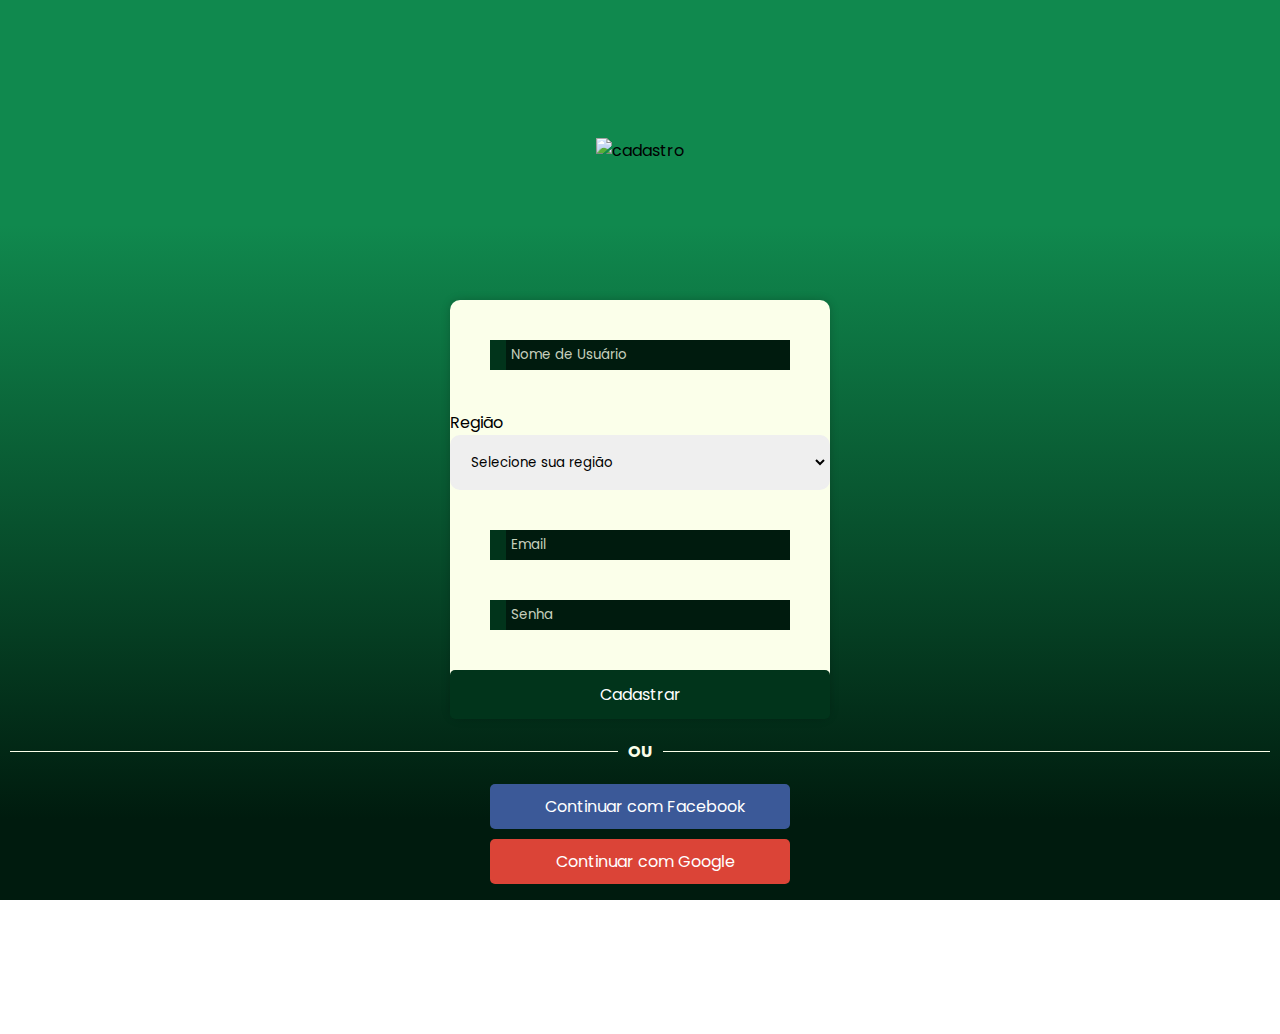
==== cadastro.html @ 2a70372a "update" ====
<!DOCTYPE html>
<html lang="pt-br">
<head>
    <meta charset="UTF-8">
    <meta name="viewport" content="width=device-width, initial-scale=1.0">
    <title>HadLynk - Cadastrar</title>
    <link rel="stylesheet" href="cadastro.css">
    <link rel="stylesheet" href="https://cdnjs.cloudflare.com/ajax/libs/font-awesome/6.6.0/css/all.min.css" integrity="sha512-Kc323vGBEqzTmouAECnVceyQqyqdsSiqLQISBL29aUW4U/M7pSPA/gEUZQqv1cwx4OnYxTxve5UMg5GT6L4JJg==" crossorigin="anonymous" referrerpolicy="no-referrer" />
</head>
<body>
    <div class="logo">
        <img id="cadastro" src="imgs_cadas/cadastro-removebg-preview.png" alt="cadastro">
    </div>

    <main>
        <div class="container">
            <form action="home.html">
                <div class="user">
                    <span><i class="fa-regular fa-user"></i></span>
                    <input type="text" id="username" name="username" placeholder="Nome de Usuário" required><br><br>
                </div>

                <div class="regiao">
                    <label for="cidade" class="form-label">Região</label>
                    <select name="cidade" id="cidade" required>
                      <option value="selecione" disabled selected>Selecione sua região</option>
                      <option value="Tauá">Tauá - CE</option>
                    </select>
                  </div>
        
                <div class="user">
                    <span><i class="fa-regular fa-envelope"></i></span>
                    <input type="email" id="email" name="email" placeholder="Email" required><br><br>
                </div>
        
                <div class="user">
                    <span><i class="fa-solid fa-lock"></i></span>
                    <input type="password" id="password" name="password" placeholder="Senha" required><br><br>
                </div>
        
                <div class="btn">
                    <a href="home.html"><input id="button" type="submit" value="Cadastrar"></a>
                </div>
                
            </form>
        </div>
    </main>

    <div class="divider">
        <hr class="left">
        <span>OU</span>
        <hr class="right">
    </div>
    
    <div class="social-login">
        <button class="facebook"><i class="fab fa-facebook-f"></i> Continuar com Facebook</button>
        <button class="google"><i class="fab fa-google"></i> Continuar com Google</button>
    </div>

    <script>
    </script>
    
</body>
</html>
---- cadastro.css ----
@import url('https://fonts.googleapis.com/css2?family=Poppins:ital,wght@0,100;0,200;0,300;0,400;0,500;0,600;0,700;0,800;0,900;1,100;1,200;1,300;1,400;1,500;1,600;1,700;1,800;1,900&display=swap');

* {
    margin: 0;
    padding: 0;
    box-sizing: border-box;
    font-family: 'poppins', Arial, Helvetica, sans-serif, system-ui, -apple-system;
}

:root {
    --cor1: #10894e;
    --cor2: #09502d;
    --cor3: #055930;
    --cor4: #01341b; 
    --cor5: #001b0e;
    --Fonts: #fbffea;
}

.logo {
    display: flex;
    justify-content: center;
    align-items: center;
    margin-top: -150px;
    margin-bottom: -150px;
    height: 600px;
}

input::placeholder {
    color: #fbffeace; /* Cor do texto do placeholder */
    opacity: 1; /* Opacidade do placeholder */
}

#cadastro {
    width: 0 auto;
    display: block;
}

#username, #email, #password {
    background-color: transparent;
    border-color: var(--Fonts);
    padding: 5px;
    width: 300px;
    color: var(--Fonts);
    border: none;
}

#username:focus, #email:focus, #password:focus {
    background-color: transparent;
    border-color: var(--Fonts);
    padding: 5px;
    width: 300px;
    color: var(--Fonts);
    border: none;
    border: none;
    outline: none;
    border: none;
    box-shadow: none;
}

.user {
    display: flex;
    align-items: center;
    background-color: #001b0e;
    width: 300px;
    height: 30px;
    margin: 40px;
}

.user span {
    display: flex;
    align-items: center;
    padding: 8px;
    background-color: var(--cor4);
    height: 100%;
    color: var(--Fonts);
}

body {
    justify-content: center;
    align-items: center;
    min-height: 100vh;
    margin: 0;
    background: linear-gradient(var(--cor1) 25%, var(--cor5) 91%);
    background-size: cover;
    background-repeat: no-repeat;
    background-attachment: fixed; 
    transition: 0.3s;
}

.container {
    display: flex;
    justify-content: center;
    align-items: center;
    height: 0 auto;
    width: 0 auto;
    background-color: #fbffea;
    border-radius: 10px;
    box-shadow: 0 0 10px rgba(0, 0, 0, 0.2);
}

main {
    display: flex;
    justify-content: center;
}

.user-icon {
    display: flex;
    justify-content: center;
    margin-bottom: 20px;
}

.user-icon i {
    font-size: 48px;
    color: #228B22;
}

.form-group {
    margin-bottom: 15px;
}

#button {
    background-color: var(--cor4);
    color: #fff;
    padding: 12px 20px;
    border: none;
    border-radius: 5px;
    cursor: pointer;
    width: 100%;
    font-size:  16px;
}

button:hover {
    background-color: #1E7E1E;
}

.divider {
    display: flex;
    align-items: center;
    justify-content: center;
    align-items: center;
    margin: 20px 0;
    color: var(--cor1);
}

.divider hr {
    flex-grow: 1;
    height: 1px;
    border: none;
    background-color: var(--Fonts);
    width: 20px;
    margin: 0 10px;
}

.divider span {
    color: var(--Fonts);
    font-weight: bold;
}

.social-login {
    display: flex;
    flex-direction: column;
    gap: 10px;
    margin-top: 20px;
    align-items: center;
}

.social-login button {
    width: 300px;
    padding: 10px;
    border: none;
    border-radius: 5px;
    font-size: 16px;
    display: flex;
    align-items: center;
    justify-content: center;
    cursor: pointer;
    color: #fff;
}

.facebook {
    background-color: #3b5998;
}

.google {
    background-color: #db4437;
}

.social-login button i {
    margin-right: 10px;
}

.regiao {
    flex-direction: column;
    display: flex;
    margin-bottom: 10px;
  }

  .regiao select {
    border: 2px solid rgb(239, 239, 239);
    padding: 15px;
    border-radius: 10px;
  }

@media screen and (max-width: 768px) {
    body{
        flex-direction: column;
        justify-content: center;
        align-items: center;
        min-height: 100vh;
        margin: 0;
        background: linear-gradient(var(--cor1) 25%, var(--cor5) 91%);;
        background-size: cover;
        background-repeat: no-repeat;
        background-attachment: fixed; 
        transition: 0.3s;
    }

    #cadastro {
        width: 77%;
    }
    
    #username, #email, #password {
        background-color: transparent;
        border-color: var(--Fonts);
        padding: 5px;
        width: auto;
        color: var(--Fonts);
        border: none;
    }

}
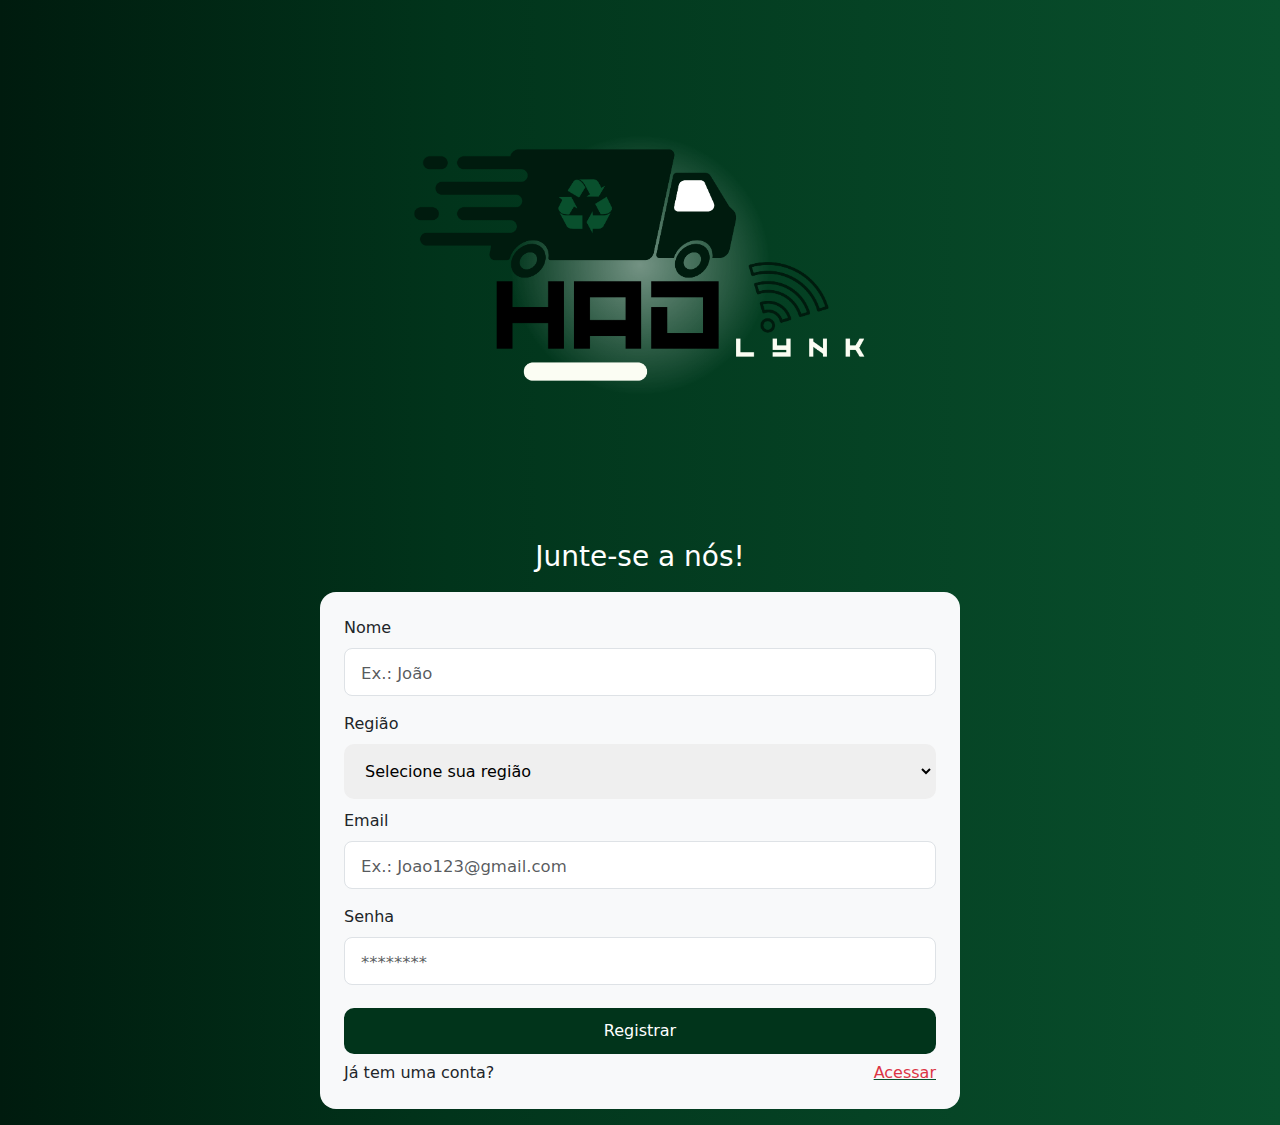
==== commit e1db6a47: "update de login" ====
--- a/cadastro.html
+++ b/cadastro.html
@@ -1,64 +1,147 @@
-<!DOCTYPE html>
+<!doctype html>
 <html lang="pt-br">
+
 <head>
-    <meta charset="UTF-8">
-    <meta name="viewport" content="width=device-width, initial-scale=1.0">
-    <title>HadLynk - Cadastrar</title>
-    <link rel="stylesheet" href="cadastro.css">
-    <link rel="stylesheet" href="https://cdnjs.cloudflare.com/ajax/libs/font-awesome/6.6.0/css/all.min.css" integrity="sha512-Kc323vGBEqzTmouAECnVceyQqyqdsSiqLQISBL29aUW4U/M7pSPA/gEUZQqv1cwx4OnYxTxve5UMg5GT6L4JJg==" crossorigin="anonymous" referrerpolicy="no-referrer" />
+  <meta charset="utf-8">
+  <meta name="viewport" content="width=device-width, initial-scale=1">
+  <title>Weiva Cadastro</title>
+  <link rel="icon" type="image/png" href="imagens/logo-weiva.png">
+  <link href="https://cdn.jsdelivr.net/npm/bootstrap@5.3.3/dist/css/bootstrap.min.css" rel="stylesheet"
+    integrity="sha384-QWTKZyjpPEjISv5WaRU9OFeRpok6YctnYmDr5pNlyT2bRjXh0JMhjY6hW+ALEwIH" crossorigin="anonymous">
+
+  <style>
+    body {
+      background: #01341b;
+      background: linear-gradient(90deg, #001b0e 0%, #01341b 35%, #09502d 100%);
+      display: flex;
+      align-items: center;
+      justify-content: center;
+      flex-direction: column;
+      gap: 10px;
+      min-height: 100dvh;
+    }
+
+    .img-mapa img {
+      width: 530px;
+    }
+
+    h3 {
+      color: white;
+    }
+
+    a {
+      text-decoration: underline #09502d;
+    }
+
+    .regiao {
+      flex-direction: column;
+      display: flex;
+      margin-bottom: 10px;
+    }
+
+    .regiao select {
+      border: 2px solid rgb(239, 239, 239);
+      padding: 15px;
+      border-radius: 10px;
+    }
+
+    .mb {
+      display: flex;
+      align-items: center;
+      justify-content: center;
+
+    }
+
+    .mb button {
+      width: 100%;
+      border: none;
+      background-color: #01341b;
+      color: white;
+      padding: 11px;
+      margin-top: 7px;
+      margin-bottom: 7px;
+      border-radius: 10px;
+    }
+
+    input::placeholder{ 
+      color: #fbffeace;
+      opacity: 1;
+      font-size: 16.5px;
+    }
+    
+  </style>
 </head>
+
 <body>
-    <div class="logo">
-        <img id="cadastro" src="imgs_cadas/cadastro-removebg-preview.png" alt="cadastro">
-    </div>
+  <div class="img-mapa">
+    <img src="imgs/HadLynk.png">
+  </div>
+  <h3>Junte-se a nós!</h3>
 
-    <main>
-        <div class="container">
-            <form action="home.html">
-                <div class="user">
-                    <span><i class="fa-regular fa-user"></i></span>
-                    <input type="text" id="username" name="username" placeholder="Nome de Usuário" required><br><br>
-                </div>
+  <div class="col col-md-6 d-flex align-items-center justify-content-center mb-3">
+    <form class="bg-light w-100 p-4 rounded-4" id="loginForm">
+      <div class="mb-3">
+        <label for="name" class="form-label">Nome</label>
+        <input type="text" class="form-control form-control-lg" id="name" placeholder="Ex.: João" required>
+      </div>
 
-                <div class="regiao">
-                    <label for="cidade" class="form-label">Região</label>
-                    <select name="cidade" id="cidade" required>
-                      <option value="selecione" disabled selected>Selecione sua região</option>
-                      <option value="Tauá">Tauá - CE</option>
-                    </select>
-                  </div>
-        
-                <div class="user">
-                    <span><i class="fa-regular fa-envelope"></i></span>
-                    <input type="email" id="email" name="email" placeholder="Email" required><br><br>
-                </div>
-        
-                <div class="user">
-                    <span><i class="fa-solid fa-lock"></i></span>
-                    <input type="password" id="password" name="password" placeholder="Senha" required><br><br>
-                </div>
-        
-                <div class="btn">
-                    <a href="home.html"><input id="button" type="submit" value="Cadastrar"></a>
-                </div>
-                
-            </form>
+      <div class="regiao">
+        <label for="cidade" class="form-label">Região</label>
+        <select name="cidade" id="cidade" required>
+          <option value="selecione" disabled selected>Selecione sua região</option>
+          <option value="Tauá">Tauá - CE</option>
+        </select>
+      </div>
+
+      <div class="mb-3">
+        <label for="email" class="form-label">Email</label>
+        <input type="email" class="form-control form-control-lg" id="email" placeholder="Ex.: Joao123@gmail.com" required>
+      </div>
+
+      <div class="mb-3">
+        <label for="password" class="form-label">Senha</label>
+        <input type="password" class="form-control form-control-lg" id="password" placeholder="********" required>
+      </div>
+
+      <div class="mb">
+        <button type="submit" class="sexo">Registrar</button>
+      </div>
+
+      <div class="row">
+        <div class="col-12 d-flex justify-content-between align-items-center">
+          <span>Já tem uma conta?</span>
+          <a href="index.html"><span class="text-danger">Acessar</span></a>
         </div>
-    </main>
+      </div>
+    </form>
+  </div>
 
-    <div class="divider">
-        <hr class="left">
-        <span>OU</span>
-        <hr class="right">
-    </div>
-    
-    <div class="social-login">
-        <button class="facebook"><i class="fab fa-facebook-f"></i> Continuar com Facebook</button>
-        <button class="google"><i class="fab fa-google"></i> Continuar com Google</button>
-    </div>
+  <script>
+    window.onload = function() {
+      const isLoggedIn = localStorage.getItem('isLoggedIn');
+      if (isLoggedIn === 'true') {
+        window.location.href = 'home.html'; 
+      }
+    };
 
-    <script>
-    </script>
-    
+    document.getElementById('loginForm').addEventListener('submit', function(event) {
+      event.preventDefault();
+
+      const name = document.getElementById('name').value;
+      const email = document.getElementById('email').value;
+      const cidade = document.getElementById('cidade').value;
+      localStorage.setItem('userName', name);
+      localStorage.setItem('userEmail', email);
+      localStorage.setItem('userCity', cidade);
+      localStorage.setItem('userPassword', document.getElementById('password').value); 
+      localStorage.setItem('isLoggedIn', 'true');
+      window.location.href = 'home.html';
+    });
+  </script>
+
+  <script src="https://cdn.jsdelivr.net/npm/bootstrap@5.3.3/dist/js/bootstrap.bundle.min.js"
+    integrity="sha384-YvpcrYf0tY3lHB60NNkmXc5s9fDVZLESaAA55NDzOxhy9GkcIdslK1eN7N6jIeHz"
+    crossorigin="anonymous"></script>
 </body>
-</html>
+
+</html>